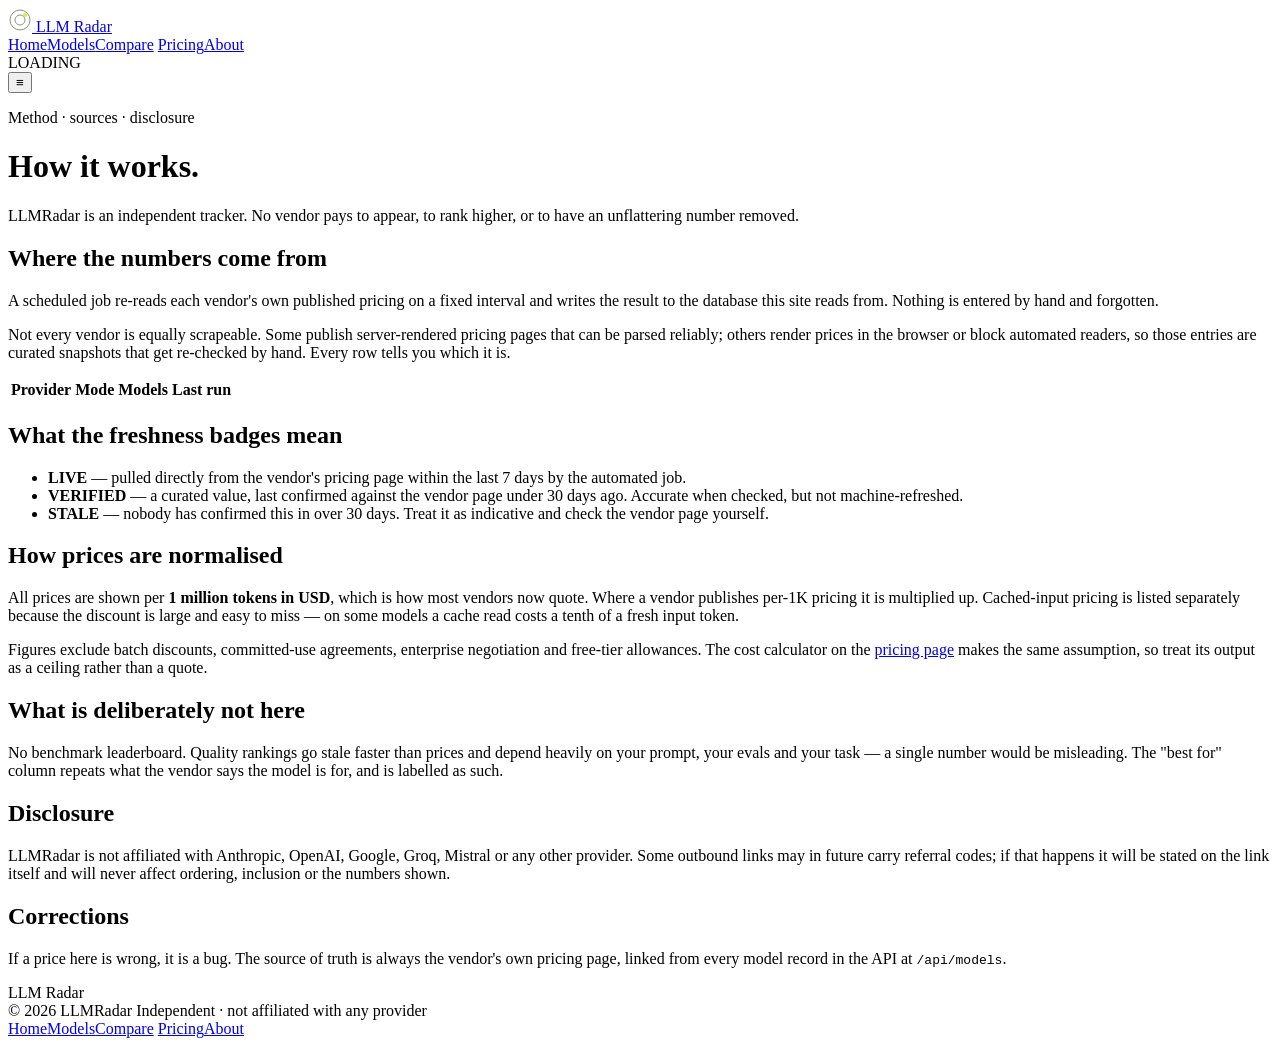
==== static/about.html @ 9550b8ca "Deploy to GitHub Pages via Actions Scraper runs on a 6-hourly cron in CI, exports the DB to static J" ====
<!doctype html>
<html lang="en">
<head>
<meta charset="utf-8">
<meta name="viewport" content="width=device-width, initial-scale=1">
<title>About &amp; Method — LLMRadar</title>
<meta name="description" content="Where LLMRadar's pricing data comes from, how often it refreshes, and what the live / verified / stale badges actually mean.">
<link rel="icon" href="data:image/svg+xml,%3Csvg xmlns='http://www.w3.org/2000/svg' viewBox='0 0 100 100'%3E%3Crect width='100' height='100' fill='%231a2415'/%3E%3Ccircle cx='50' cy='50' r='30' fill='none' stroke='%23c8f542' stroke-width='6'/%3E%3Cline x1='50' y1='50' x2='74' y2='26' stroke='%23c8f542' stroke-width='6'/%3E%3C/svg%3E">
<link rel="preconnect" href="https://fonts.googleapis.com">
<link rel="preconnect" href="https://fonts.gstatic.com" crossorigin>
<link href="https://fonts.googleapis.com/css2?family=Fraunces:ital,opsz,wght@0,9..144,400..650;1,9..144,400..650&family=Archivo:wght@400;500;600;700&family=JetBrains+Mono:wght@400;500;700&display=swap" rel="stylesheet">
<link rel="stylesheet" href="styles.css">
</head>
<body>

<header class="site-header">
  <div class="header-inner">
    <a class="brand" href="index.html">
      <svg width="24" height="24" viewBox="0 0 24 24" aria-hidden="true">
        <circle cx="12" cy="12" r="10" fill="none" stroke="#8a9578" stroke-width="1"/>
        <circle cx="12" cy="12" r="5" fill="none" stroke="#8a9578" stroke-width="1"/>
        <circle cx="17" cy="7" r="2" fill="#c8f542"/>
      </svg>
      LLM Radar
    </a>
    <nav class="nav">
      <a href="index.html">Home</a><a href="models.html">Models</a><a href="compare.html">Compare</a>
      <a href="pricing.html">Pricing</a><a href="about.html">About</a>
    </nav>
    <div class="header-status"><span class="dot live"></span><span class="header-status-text">LOADING</span></div>
    <button class="nav-toggle" type="button" aria-expanded="false" aria-label="Menu">≡</button>
  </div>
</header>

<main>
  <div class="wrap page-head">
    <p class="eyebrow">Method · sources · disclosure</p>
    <h1 class="display">How it <span class="ital lime">works.</span></h1>
    <p class="lede">LLMRadar is an independent tracker. No vendor pays to appear, to rank higher, or to
      have an unflattering number removed.</p>
  </div>

  <div class="wrap prose">
    <h2>Where the numbers come from</h2>
    <p>A scheduled job re-reads each vendor's own published pricing on a fixed interval and writes the
      result to the database this site reads from. Nothing is entered by hand and forgotten.</p>
    <p>Not every vendor is equally scrapeable. Some publish server-rendered pricing pages that can be
      parsed reliably; others render prices in the browser or block automated readers, so those entries
      are curated snapshots that get re-checked by hand. Every row tells you which it is.</p>

    <table class="src-table" id="sources">
      <thead><tr><th>Provider</th><th>Mode</th><th>Models</th><th>Last run</th></tr></thead>
      <tbody></tbody>
    </table>

    <h2>What the freshness badges mean</h2>
    <ul>
      <li><strong class="lime">LIVE</strong> — pulled directly from the vendor's pricing page within the
        last 7 days by the automated job.</li>
      <li><strong>VERIFIED</strong> — a curated value, last confirmed against the vendor page under 30
        days ago. Accurate when checked, but not machine-refreshed.</li>
      <li><strong>STALE</strong> — nobody has confirmed this in over 30 days. Treat it as indicative and
        check the vendor page yourself.</li>
    </ul>

    <h2>How prices are normalised</h2>
    <p>All prices are shown per <strong>1 million tokens in USD</strong>, which is how most vendors now
      quote. Where a vendor publishes per-1K pricing it is multiplied up. Cached-input pricing is listed
      separately because the discount is large and easy to miss — on some models a cache read costs a
      tenth of a fresh input token.</p>
    <p>Figures exclude batch discounts, committed-use agreements, enterprise negotiation and free-tier
      allowances. The cost calculator on the <a href="pricing.html">pricing page</a> makes the same
      assumption, so treat its output as a ceiling rather than a quote.</p>

    <h2>What is deliberately not here</h2>
    <p>No benchmark leaderboard. Quality rankings go stale faster than prices and depend heavily on your
      prompt, your evals and your task — a single number would be misleading. The "best for" column
      repeats what the vendor says the model is for, and is labelled as such.</p>

    <h2>Disclosure</h2>
    <p>LLMRadar is not affiliated with Anthropic, OpenAI, Google, Groq, Mistral or any other provider.
      Some outbound links may in future carry referral codes; if that happens it will be stated on the
      link itself and will never affect ordering, inclusion or the numbers shown.</p>

    <h2>Corrections</h2>
    <p>If a price here is wrong, it is a bug. The source of truth is always the vendor's own pricing
      page, linked from every model record in the API at <code>/api/models</code>.</p>
  </div>
</main>

<footer class="site-footer">
  <div class="wrap">
    <div class="ghost-mark">LLM Radar</div>
    <div class="foot-meta">
      <span>© 2026 LLMRadar</span>
      <span>Independent · not affiliated with any provider</span>
      <nav>
        <a href="index.html">Home</a><a href="models.html">Models</a><a href="compare.html">Compare</a>
        <a href="pricing.html">Pricing</a><a href="about.html">About</a>
      </nav>
    </div>
  </div>
</footer>

<script src="core.js"></script>
<script>
LR.boot(function (models, status) {
  const { esc, freshness, PROVIDER_LABEL } = LR;
  const provs = [...new Set(models.map((m) => m.provider))].sort();

  document.querySelector("#sources tbody").innerHTML = provs.map((p) => {
    const rows = models.filter((m) => m.provider === p);
    const live = rows.some((m) => m.source === "live");
    const run = status[p];
    const newest = rows.map((m) => m.scraped_at).filter(Boolean).sort().pop();
    const d = LR.daysSince(newest);
    return `<tr>
      <td>${esc(PROVIDER_LABEL[p] || p)} <span class="m-id">${esc(p)}</span></td>
      <td>${live ? '<span class="lime">Automated scrape</span>' : "Curated snapshot"}</td>
      <td>${rows.length}</td>
      <td>${run && run.status === "ok" ? (d === 0 ? "today" : d + "d ago") : "—"}</td>
    </tr>`;
  }).join("");
});
</script>
</body>
</html>
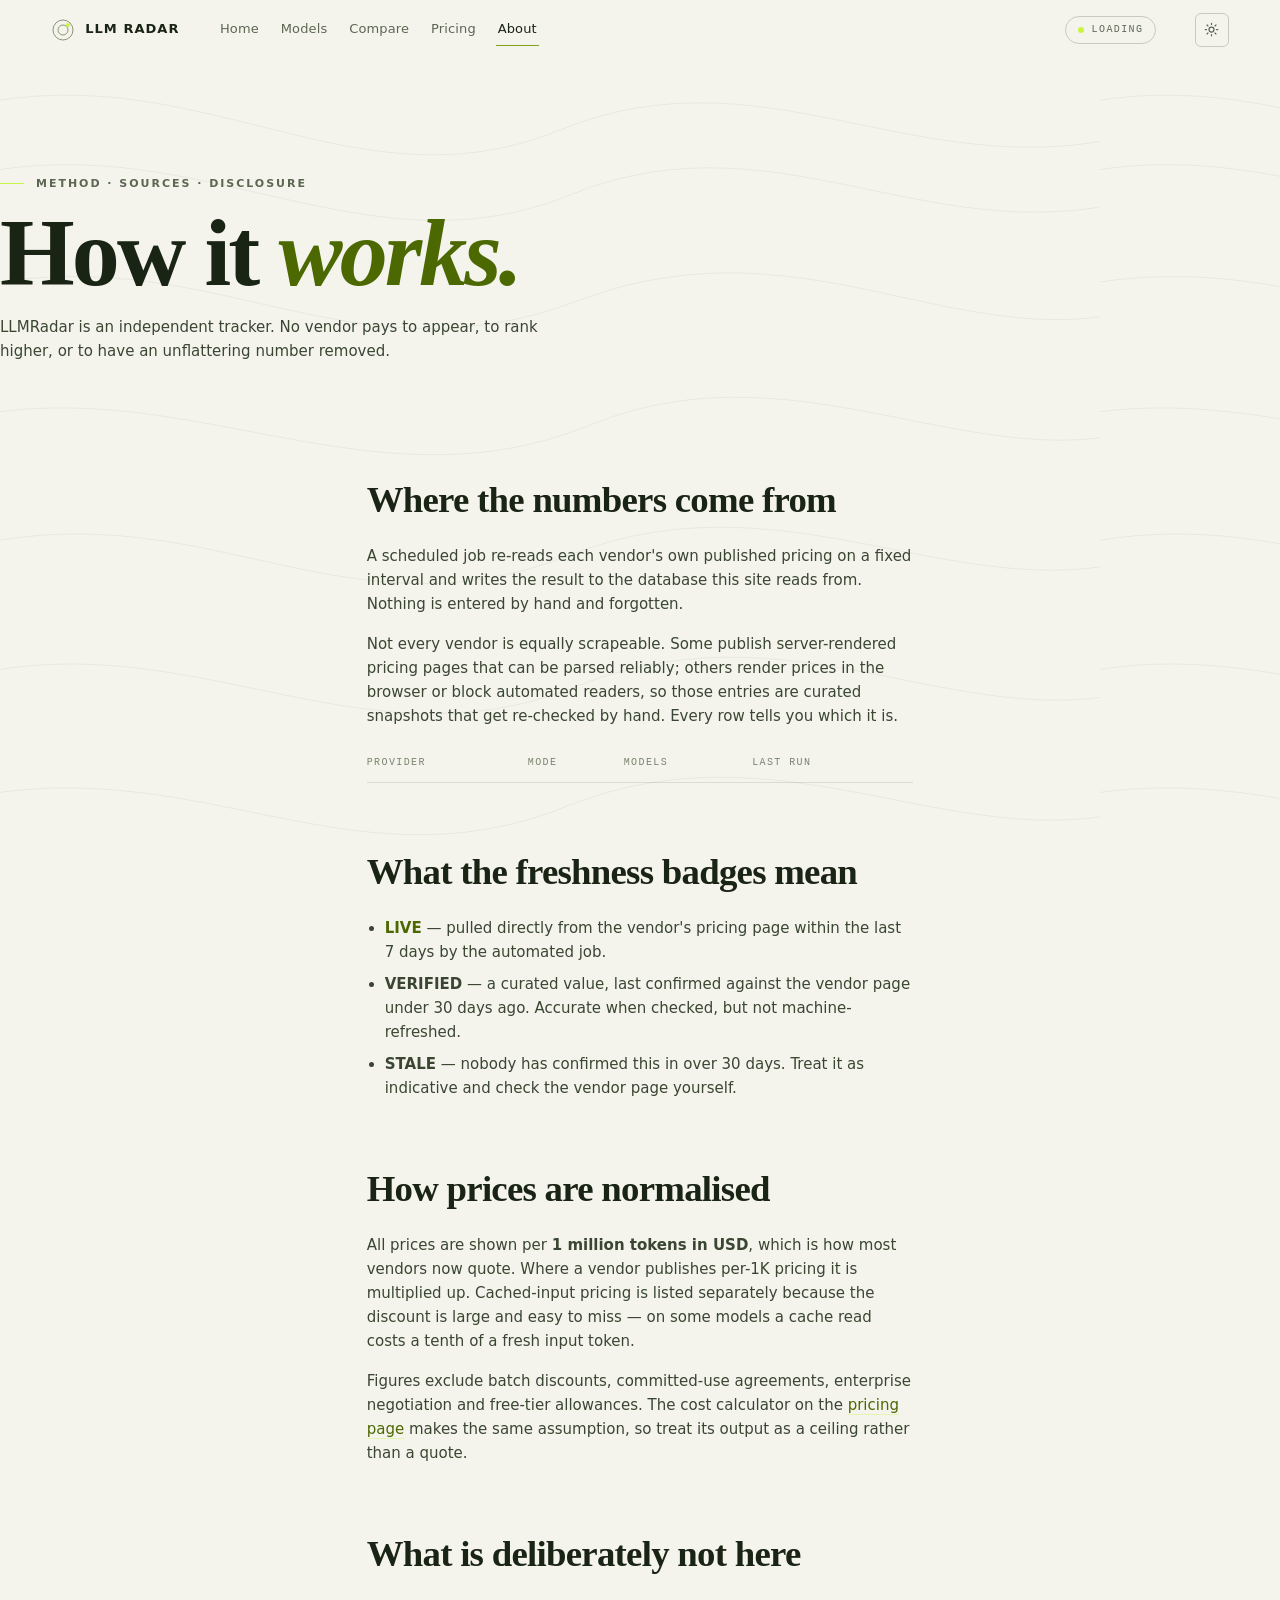
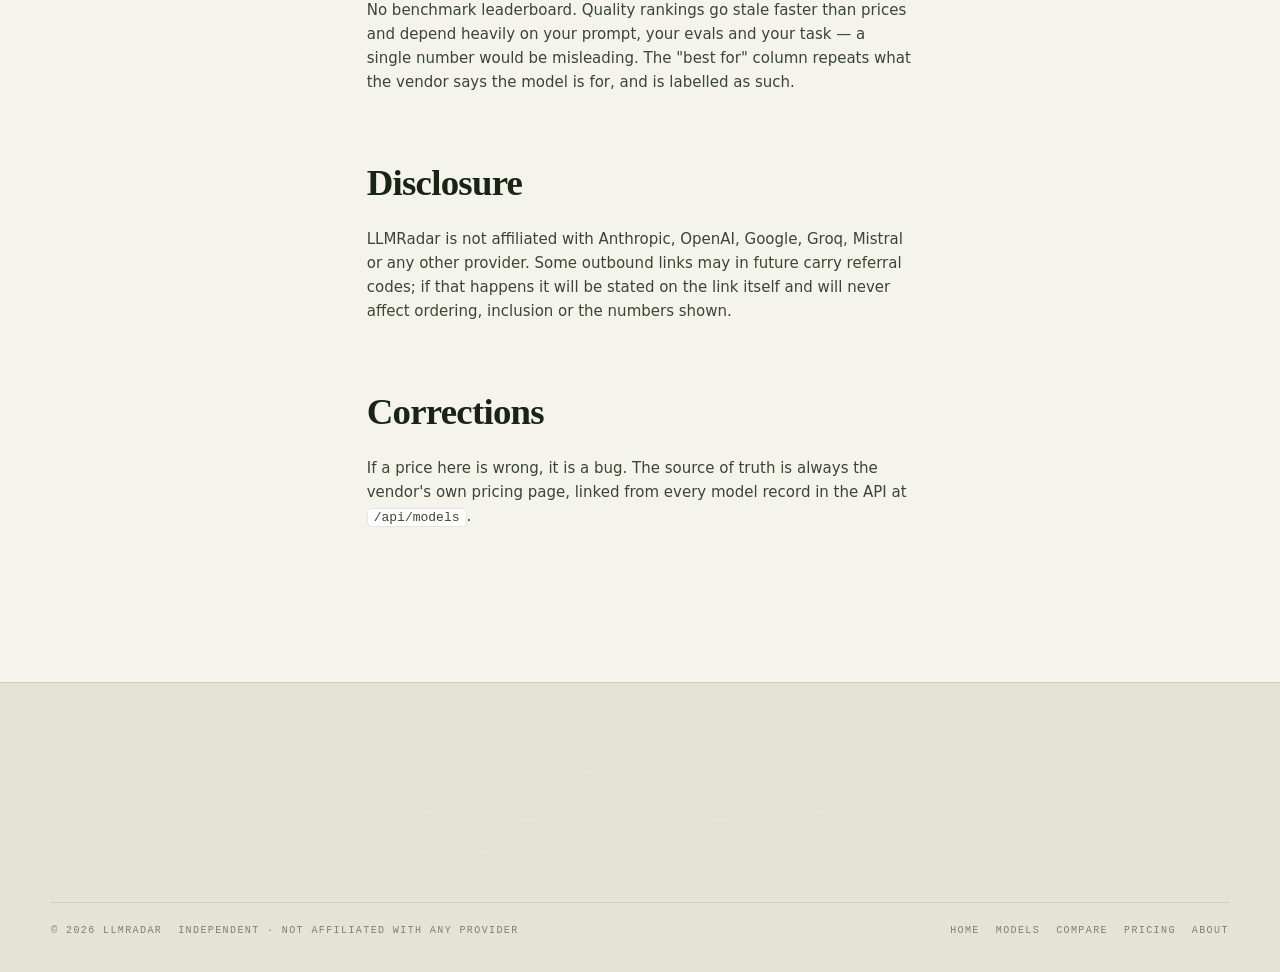
==== commit 8389fdd9: "Add light/dark theme, model detail view, and remove pricing from Home and Models Pricing is now conf" ====
--- a/static/about.html
+++ b/static/about.html
@@ -9,6 +9,7 @@
 <link rel="preconnect" href="https://fonts.googleapis.com">
 <link rel="preconnect" href="https://fonts.gstatic.com" crossorigin>
 <link href="https://fonts.googleapis.com/css2?family=Fraunces:ital,opsz,wght@0,9..144,400..650;1,9..144,400..650&family=Archivo:wght@400;500;600;700&family=JetBrains+Mono:wght@400;500;700&display=swap" rel="stylesheet">
+<script>try{var t=localStorage.getItem("lr-theme")||(matchMedia("(prefers-color-scheme: light)").matches?"light":"dark");document.documentElement.setAttribute("data-theme",t)}catch(e){}</script>
 <link rel="stylesheet" href="styles.css">
 </head>
 <body>
@@ -28,6 +29,10 @@
       <a href="pricing.html">Pricing</a><a href="about.html">About</a>
     </nav>
     <div class="header-status"><span class="dot live"></span><span class="header-status-text">LOADING</span></div>
+    <button class="theme-toggle" type="button" aria-label="Switch theme">
+      <svg class="i-moon" width="15" height="15" viewBox="0 0 24 24" fill="none" stroke="currentColor" stroke-width="2" stroke-linecap="round" stroke-linejoin="round" aria-hidden="true"><path d="M21 12.79A9 9 0 1 1 11.21 3 7 7 0 0 0 21 12.79z"/></svg>
+      <svg class="i-sun" width="15" height="15" viewBox="0 0 24 24" fill="none" stroke="currentColor" stroke-width="2" stroke-linecap="round" stroke-linejoin="round" aria-hidden="true"><circle cx="12" cy="12" r="4"/><path d="M12 2v2M12 20v2M4.9 4.9l1.4 1.4M17.7 17.7l1.4 1.4M2 12h2M20 12h2M4.9 19.1l1.4-1.4M17.7 6.3l1.4-1.4"/></svg>
+    </button>
     <button class="nav-toggle" type="button" aria-expanded="false" aria-label="Menu">≡</button>
   </div>
 </header>
--- a/static/styles.css
+++ b/static/styles.css
@@ -0,0 +1,1498 @@
+/* ============================================================
+   LLMRadar — "The LLM Price Index"
+   Dark instrument deck. One rationed lime signal.
+   ============================================================ */
+
+:root {
+  /* Ground */
+  --ink: #0f1509;
+  --bg: #1a2415;
+  --bg-2: #202b18;
+  --surface-1: #232f1b;
+  --surface-2: #2b3a20;
+  --surface-3: #35472a;
+
+  /* Text tiers */
+  --text-1: #f1f4e6;
+  --text-2: #c9d1b4;
+  --text-3: #a2ab8e;
+  --text-4: #8a9578;
+
+  /* Accent — rationed.
+     --lime is a FILL (always has dark ink on top, so it is theme-stable).
+     --accent-text is the accent used AS TEXT, which must darken on light
+     grounds: #c8f542 on white is ~1.4:1 and unreadable. */
+  --lime: #c8f542;
+  --lime-ink: #1a2415;
+  --accent-text: #c8f542;
+  --accent-rule: #c8f542;
+  --lime-wash: rgba(200, 245, 66, 0.06);
+  --lime-ring: rgba(200, 245, 66, 0.45);
+
+  /* Hairlines */
+  --line: rgba(241, 244, 230, 0.08);
+  --line-2: rgba(241, 244, 230, 0.16);
+  --line-3: rgba(241, 244, 230, 0.28);
+  --header-bg: rgba(26, 36, 21, 0.82);
+  --contour-op: 0.055;
+
+  --r-sm: 6px;
+  --r-md: 10px;
+  --r-pill: 999px;
+
+  --ease-house: cubic-bezier(0.65, 0.05, 0, 1);
+  --ease-out: cubic-bezier(0.22, 1, 0.36, 1);
+  --ease-quick: cubic-bezier(0.4, 0, 0.2, 1);
+
+  --dur-1: 100ms; --dur-2: 150ms; --dur-3: 250ms;
+  --dur-4: 400ms; --dur-5: 650ms; --dur-6: 750ms;
+
+  --header-h: 60px;
+  --wrap: 1600px;
+
+  color-scheme: dark;
+}
+
+/* Light theme — roles inverted, accent darkened so it survives on cream */
+:root[data-theme="light"] {
+  --ink: #e4e3d6;
+  --bg: #f4f4ed;
+  --bg-2: #ebebe0;
+  --surface-1: #ffffff;
+  --surface-2: #f0f0e6;
+  --surface-3: #e6e6d8;
+
+  --text-1: #1a2415;
+  --text-2: #3a4632;
+  --text-3: #5c6752;
+  --text-4: #79846e;
+
+  --accent-text: #4c6800;
+  --accent-rule: #7fa218;
+  --lime-wash: rgba(160, 205, 30, 0.20);
+  --lime-ring: rgba(110, 150, 0, 0.55);
+
+  --line: rgba(26, 36, 21, 0.11);
+  --line-2: rgba(26, 36, 21, 0.20);
+  --line-3: rgba(26, 36, 21, 0.32);
+  --header-bg: rgba(244, 244, 237, 0.85);
+  --contour-op: 0.05;
+
+  color-scheme: light;
+}
+
+*, *::before, *::after { box-sizing: border-box; }
+
+html { -webkit-text-size-adjust: 100%; }
+
+body {
+  margin: 0;
+  background: var(--bg);
+  color: var(--text-2);
+  font-family: Archivo, system-ui, -apple-system, "Segoe UI", sans-serif;
+  font-size: 0.9375rem;
+  line-height: 1.6;
+  overflow-x: hidden;
+}
+
+/* Topographic contour overlay */
+body::before {
+  content: "";
+  position: fixed;
+  inset: 0;
+  z-index: 0;
+  pointer-events: none;
+  /* Masked, not tinted: the mask supplies the line shapes and --text-1
+     supplies the colour, so the contour follows the theme. */
+  background: var(--text-1);
+  opacity: var(--contour-op);
+  --contour-svg: url("data:image/svg+xml,%3Csvg xmlns='http://www.w3.org/2000/svg' width='1100' height='900' viewBox='0 0 1100 900'%3E%3Cg fill='none' stroke='%23000' stroke-width='1'%3E%3Cpath d='M-80,120 C180,30 340,220 560,130 C780,40 940,210 1180,120'/%3E%3Cpath d='M-80,190 C170,100 350,285 570,195 C790,105 950,275 1180,185'/%3E%3Cpath d='M-80,300 C200,215 330,395 580,300 C820,210 980,380 1180,295'/%3E%3Cpath d='M-80,430 C160,350 360,520 590,425 C810,335 1000,500 1180,415'/%3E%3Cpath d='M-80,560 C190,470 330,650 570,555 C800,465 980,630 1180,545'/%3E%3Cpath d='M-80,690 C170,600 350,780 580,685 C810,595 990,760 1180,675'/%3E%3Cpath d='M-80,810 C180,730 340,900 570,805 C800,715 980,880 1180,795'/%3E%3C/g%3E%3C/svg%3E");
+  -webkit-mask-image: var(--contour-svg);
+  mask-image: var(--contour-svg);
+  -webkit-mask-size: 1100px 900px;
+  mask-size: 1100px 900px;
+}
+
+main, .site-header, .site-footer, .compare-bar, .modal-root { position: relative; z-index: 1; }
+
+.wrap { max-width: var(--wrap); margin: 0 auto; padding: 0 clamp(20px, 4vw, 64px); }
+
+/* ============================================================
+   Typography primitives
+   ============================================================ */
+
+.display {
+  font-family: Fraunces, Georgia, "Times New Roman", serif;
+  font-optical-sizing: auto;
+  font-variation-settings: "opsz" 144, "SOFT" 0, "WONK" 0;
+  font-weight: 550;
+  line-height: 0.88;
+  letter-spacing: -0.03em;
+  color: var(--text-1);
+  margin: 0;
+}
+
+.mono {
+  font-family: "JetBrains Mono", ui-monospace, SFMono-Regular, Menlo, monospace;
+  font-variant-numeric: tabular-nums;
+}
+
+.eyebrow {
+  font-size: 0.6875rem;
+  font-weight: 600;
+  text-transform: uppercase;
+  letter-spacing: 0.18em;
+  color: var(--text-3);
+  margin: 0;
+  display: flex;
+  align-items: center;
+  gap: 12px;
+}
+.eyebrow::before {
+  content: "";
+  width: 24px;
+  height: 1px;
+  background: var(--lime);
+  flex: none;
+}
+.eyebrow.no-rule::before { display: none; }
+
+.lime { color: var(--accent-text); }
+.ital { font-style: italic; }
+
+/* ============================================================
+   Loading gate
+   ============================================================ */
+
+#gate {
+  position: fixed;
+  inset: 0;
+  z-index: 100;
+  background: var(--lime);
+  color: var(--lime-ink);
+  display: flex;
+  flex-direction: column;
+  align-items: center;
+  justify-content: center;
+  transform: translateY(0);
+  border-bottom: 1px solid var(--lime-ink);
+}
+#gate.lifting {
+  transform: translateY(-100%);
+  transition: transform var(--dur-6) var(--ease-house);
+}
+#gate[hidden] { display: none; }
+
+.gate-kicker {
+  font-size: 0.6875rem;
+  text-transform: uppercase;
+  letter-spacing: 0.3em;
+  font-weight: 500;
+  margin-bottom: 18px;
+}
+.gate-mark {
+  font-family: Fraunces, Georgia, serif;
+  font-style: italic;
+  font-weight: 550;
+  font-size: clamp(4rem, 14vw, 7rem);
+  letter-spacing: -0.04em;
+  line-height: 1;
+}
+.gate-rule { width: 120px; height: 1px; background: var(--lime-ink); margin-top: 22px; opacity: 0.55; }
+
+.gate-btn {
+  position: absolute;
+  bottom: 48px;
+  left: 50%;
+  transform: translateX(-50%);
+  height: 44px;
+  padding: 0 2.5rem;
+  background: transparent;
+  color: var(--lime-ink);
+  border: 1px solid var(--lime-ink);
+  border-radius: var(--r-pill);
+  font-family: "JetBrains Mono", monospace;
+  font-size: 0.6875rem;
+  text-transform: uppercase;
+  letter-spacing: 0.2em;
+  cursor: pointer;
+  overflow: hidden;
+  transition: background var(--dur-2) var(--ease-quick), color var(--dur-2) var(--ease-quick);
+}
+.gate-btn:hover { background: var(--lime-ink); color: var(--accent-text); }
+.gate-progress {
+  position: absolute;
+  left: 0; bottom: 0;
+  height: 2px;
+  width: 0%;
+  background: var(--lime-ink);
+  transition: width var(--dur-3) linear;
+}
+.gate-counter {
+  position: absolute;
+  bottom: 52px;
+  left: clamp(20px, 4vw, 48px);
+  font-family: "JetBrains Mono", monospace;
+  font-size: 0.6875rem;
+  letter-spacing: 0.18em;
+  text-transform: uppercase;
+}
+
+/* ============================================================
+   Header + nav tabs
+   ============================================================ */
+
+.site-header {
+  position: fixed;
+  top: 0; left: 0; right: 0;
+  z-index: 60;
+  height: var(--header-h);
+  display: flex;
+  align-items: center;
+  border-bottom: 1px solid transparent;
+  transition: background var(--dur-3) var(--ease-quick),
+              border-color var(--dur-3) var(--ease-quick),
+              backdrop-filter var(--dur-3) var(--ease-quick);
+}
+.site-header.scrolled {
+  background: var(--header-bg);
+  backdrop-filter: blur(12px);
+  -webkit-backdrop-filter: blur(12px);
+  border-bottom-color: var(--line-3);
+}
+.header-inner {
+  width: 100%;
+  max-width: var(--wrap);
+  margin: 0 auto;
+  padding: 0 clamp(20px, 4vw, 64px);
+  display: flex;
+  align-items: center;
+  gap: clamp(16px, 3vw, 40px);
+}
+
+.brand {
+  display: flex;
+  align-items: center;
+  gap: 10px;
+  text-decoration: none;
+  color: var(--text-1);
+  font-weight: 700;
+  font-size: 0.8125rem;
+  letter-spacing: 0.08em;
+  text-transform: uppercase;
+  flex: none;
+}
+.brand svg { display: block; flex: none; }
+
+.nav { display: flex; align-items: center; gap: clamp(4px, 1.4vw, 22px); }
+.nav a {
+  position: relative;
+  padding: 6px 2px;
+  color: var(--text-3);
+  text-decoration: none;
+  font-size: 0.8125rem;
+  font-weight: 500;
+  letter-spacing: 0.01em;
+  transition: color var(--dur-2) var(--ease-quick);
+  white-space: nowrap;
+}
+.nav a::after {
+  content: "";
+  position: absolute;
+  left: 0; right: 0; bottom: 0;
+  height: 1px;
+  background: var(--accent-rule);
+  transform: scaleX(0);
+  transform-origin: left;
+  transition: transform var(--dur-3) var(--ease-out);
+}
+.nav a:hover { color: var(--text-1); }
+.nav a:hover::after { transform: scaleX(1); }
+.nav a[aria-current="page"] { color: var(--text-1); }
+.nav a[aria-current="page"]::after { transform: scaleX(1); }
+
+.header-status {
+  margin-left: auto;
+  display: flex;
+  align-items: center;
+  gap: 8px;
+  padding: 5px 12px;
+  border: 1px solid var(--line-2);
+  border-radius: var(--r-pill);
+  font-family: "JetBrains Mono", monospace;
+  font-size: 0.625rem;
+  letter-spacing: 0.14em;
+  text-transform: uppercase;
+  color: var(--text-3);
+  white-space: nowrap;
+}
+
+.dot {
+  width: 6px; height: 6px;
+  border-radius: 50%;
+  flex: none;
+  background: var(--text-3);
+}
+.dot.live { background: var(--lime); animation: pulse 2s ease-in-out infinite; }
+.dot.hollow { background: transparent; box-shadow: inset 0 0 0 1px var(--text-4); }
+
+@keyframes pulse {
+  0%   { box-shadow: 0 0 0 0 var(--lime-ring); }
+  70%  { box-shadow: 0 0 0 6px rgba(200, 245, 66, 0); }
+  100% { box-shadow: 0 0 0 0 rgba(200, 245, 66, 0); }
+}
+
+.nav-toggle {
+  display: none;
+  margin-left: auto;
+  width: 38px; height: 38px;
+  background: transparent;
+  border: 1px solid var(--line-2);
+  border-radius: var(--r-sm);
+  color: var(--text-1);
+  cursor: pointer;
+  font-size: 15px;
+}
+
+/* ============================================================
+   Page shell
+   ============================================================ */
+
+main { padding-top: var(--header-h); }
+
+.page-head {
+  padding: clamp(56px, 9vw, 120px) 0 clamp(28px, 4vw, 48px);
+}
+.page-head h1 {
+  font-size: clamp(2.75rem, 8vw, 6rem);
+  margin: 18px 0 0;
+}
+.page-head .lede {
+  margin: 20px 0 0;
+  max-width: 58ch;
+  color: var(--text-2);
+}
+
+section { position: relative; }
+
+/* ============================================================
+   Hero (home)
+   ============================================================ */
+
+.hero {
+  min-height: 88vh;
+  padding: clamp(70px, 11vw, 130px) 0 0;
+  display: flex;
+  flex-direction: column;
+  justify-content: center;
+  overflow: hidden;
+}
+.hero-inner { position: relative; }
+
+.hero h1 {
+  /* Sized to fit, not to crop: 9 glyphs of Fraunces caps run ~5.2em, so the
+     vw cap is kept under (100 - gutters) / 5.2 to stay inside the viewport. */
+  font-size: clamp(2.6rem, 14.5vw, 15rem);
+  line-height: 0.86;
+  letter-spacing: -0.035em;
+  text-transform: uppercase;
+  white-space: nowrap;
+  margin: 22px 0 0;
+  margin-left: -0.05em;
+  max-width: 100%;
+}
+.hero h1 .ital { font-style: italic; }
+
+.hero-sub {
+  font-family: Fraunces, Georgia, serif;
+  font-style: italic;
+  font-weight: 500;
+  font-size: clamp(1.25rem, 2.6vw, 2.4rem);
+  letter-spacing: -0.01em;
+  color: var(--text-3);
+  margin: 16px 0 0;
+  display: flex;
+  align-items: center;
+  gap: 18px;
+  flex-wrap: wrap;
+}
+.scribble { flex: none; overflow: visible; }
+.scribble path {
+  stroke: var(--accent-rule);
+  stroke-width: 2.5;
+  fill: none;
+  stroke-linecap: round;
+  stroke-dasharray: 340;
+  stroke-dashoffset: 340;
+}
+.revealed .scribble path {
+  animation: draw 1100ms cubic-bezier(0.33, 1, 0.68, 1) 900ms forwards;
+}
+@keyframes draw { to { stroke-dashoffset: 0; } }
+
+.hero-lede { max-width: 52ch; margin: 26px 0 0; color: var(--text-2); }
+
+/* Radar instrument (graft) */
+.radar {
+  /* Sits above the headline's right end so it never collides with the type */
+  position: absolute;
+  top: 0;
+  right: 1%;
+  width: clamp(90px, 9vw, 130px);
+  height: clamp(90px, 9vw, 130px);
+  pointer-events: none;
+  opacity: 0.85;
+}
+.radar .ring { fill: none; stroke: var(--line-2); stroke-width: 1; }
+.radar .cross { stroke: var(--line); stroke-width: 1; }
+.radar .sweep { transform-origin: 75px 75px; animation: sweep 4.8s linear infinite; }
+@keyframes sweep { to { transform: rotate(360deg); } }
+@media (max-width: 1024px) { .radar { display: none; } }
+
+/* Word reveal */
+.reveal-word {
+  opacity: 0;
+  transform: translateY(0.6em);
+  filter: blur(8px);
+}
+span.reveal-word { display: inline-block; }
+.revealed .reveal-word {
+  animation: wordin 700ms var(--ease-out) forwards;
+}
+@keyframes wordin {
+  to { opacity: 1; transform: translateY(0); filter: blur(0); }
+}
+
+/* ============================================================
+   Stat grid — hairline seams
+   ============================================================ */
+
+.stat-grid {
+  display: grid;
+  grid-template-columns: 1.5fr 1fr 1.2fr 1.2fr;
+  gap: 1px;
+  background: var(--line);
+  margin: clamp(38px, 6vw, 70px) 0 0;
+  border-top: 1px solid var(--line);
+  border-bottom: 1px solid var(--line);
+}
+.stat {
+  background: var(--bg);
+  padding: 28px clamp(16px, 2vw, 26px);
+  opacity: 0;
+  transform: translateY(20px);
+}
+.stat:first-child { padding-block: 36px; }
+.in-view .stat { animation: statin 650ms var(--ease-out) forwards; }
+.in-view .stat:nth-child(1) { animation-delay: 0ms; }
+.in-view .stat:nth-child(2) { animation-delay: 80ms; }
+.in-view .stat:nth-child(3) { animation-delay: 160ms; }
+.in-view .stat:nth-child(4) { animation-delay: 240ms; }
+@keyframes statin { to { opacity: 1; transform: translateY(0); } }
+
+.stat .k {
+  font-family: "JetBrains Mono", monospace;
+  font-size: 0.625rem;
+  text-transform: uppercase;
+  letter-spacing: 0.16em;
+  color: var(--text-3);
+}
+.stat .v {
+  font-family: Fraunces, Georgia, serif;
+  font-variation-settings: "opsz" 144;
+  font-weight: 550;
+  font-size: clamp(2rem, 4vw, 3.5rem);
+  line-height: 1;
+  color: var(--text-1);
+  margin: 10px 0 8px;
+  letter-spacing: -0.02em;
+}
+.stat .s {
+  font-family: "JetBrains Mono", monospace;
+  font-size: 0.625rem;
+  text-transform: uppercase;
+  letter-spacing: 0.14em;
+  color: var(--text-4);
+  display: block;
+  line-height: 1.5;
+}
+
+/* ============================================================
+   Ticker
+   ============================================================ */
+
+.ticker {
+  margin-top: clamp(40px, 6vw, 72px);
+  background: var(--bg-2);
+  border-top: 1px solid var(--line);
+  border-bottom: 1px solid var(--line);
+  overflow: hidden;
+  padding: 11px 0;
+}
+.ticker-track {
+  display: flex;
+  width: max-content;
+  gap: 3rem;
+  animation: tick 34s linear infinite;
+}
+.ticker:hover .ticker-track { animation-play-state: paused; }
+@keyframes tick { to { transform: translateX(-50%); } }
+.ticker-item {
+  font-family: "JetBrains Mono", monospace;
+  font-size: 0.6875rem;
+  text-transform: uppercase;
+  letter-spacing: 0.14em;
+  color: var(--text-3);
+  white-space: nowrap;
+  display: flex;
+  align-items: center;
+  gap: 3rem;
+}
+.ticker-item::after {
+  content: "";
+  width: 5px; height: 5px;
+  border-radius: 50%;
+  background: var(--lime);
+  opacity: 0.75;
+}
+.ticker-item b { color: var(--text-1); font-weight: 500; }
+
+/* ============================================================
+   Section heads
+   ============================================================ */
+
+.sec {
+  padding: clamp(60px, 9vw, 130px) 0 0;
+}
+.sec h2 {
+  font-size: clamp(2.1rem, 5vw, 4rem);
+  margin: 16px 0 0;
+  line-height: 1;
+}
+.sec h2 .q { color: var(--text-3); }
+.sec .sec-lede { margin: 16px 0 0; max-width: 56ch; }
+
+/* ============================================================
+   View tabs (pricing / features)
+   ============================================================ */
+
+.viewtabs {
+  display: inline-flex;
+  gap: 2px;
+  margin-top: clamp(24px, 3vw, 34px);
+  padding: 3px;
+  border: 1px solid var(--line-2);
+  border-radius: var(--r-pill);
+  background: rgba(241, 244, 230, 0.03);
+}
+.viewtab {
+  height: 32px;
+  padding: 0 20px;
+  border: 0;
+  border-radius: var(--r-pill);
+  background: transparent;
+  color: var(--text-3);
+  font-family: "JetBrains Mono", monospace;
+  font-size: 0.6875rem;
+  text-transform: uppercase;
+  letter-spacing: 0.16em;
+  cursor: pointer;
+  transition: background var(--dur-3) var(--ease-out), color var(--dur-2) var(--ease-quick);
+}
+.viewtab:hover { color: var(--text-1); }
+.viewtab.active { background: var(--lime); color: var(--lime-ink); font-weight: 700; }
+.viewtab:focus-visible { outline: 2px solid var(--lime-ring); outline-offset: 3px; }
+
+/* ============================================================
+   Capability marks
+   ============================================================ */
+
+.cap {
+  display: inline-block;
+  font-family: "JetBrains Mono", monospace;
+  font-size: 0.8125rem;
+  line-height: 1;
+}
+.cap-yes { color: var(--accent-text); }
+.cap-no { color: var(--text-4); opacity: 0.45; }
+.cap-unknown { color: var(--text-4); opacity: 0.35; }
+
+table.matrix { min-width: 900px; }
+table.matrix th.capcol, table.matrix td.capcol { text-align: center; width: 84px; }
+table.matrix th.capcol { white-space: nowrap; }
+table.matrix tbody tr:hover .cap-yes { text-shadow: 0 0 10px var(--lime-ring); }
+
+.capstrip { display: flex; flex-wrap: wrap; gap: 6px; }
+.captag {
+  font-family: "JetBrains Mono", monospace;
+  font-size: 0.5625rem;
+  text-transform: uppercase;
+  letter-spacing: 0.12em;
+  color: var(--accent-text);
+  border: 1px solid rgba(200, 245, 66, 0.28);
+  border-radius: 3px;
+  padding: 2px 7px;
+}
+
+.featlist {
+  list-style: none;
+  margin: 0;
+  padding: 0;
+  display: grid;
+  gap: 7px;
+}
+.featlist li {
+  position: relative;
+  padding-left: 16px;
+  font-family: Archivo, sans-serif;
+  font-size: 0.8125rem;
+  line-height: 1.45;
+  color: var(--text-2);
+}
+.featlist li::before {
+  content: "";
+  position: absolute;
+  left: 0; top: 0.55em;
+  width: 6px; height: 1px;
+  background: var(--lime);
+  opacity: 0.8;
+}
+
+/* modal capability + feature rows */
+.modal-body tr.secrow th.rl { color: var(--accent-text); letter-spacing: 0.18em; }
+.modal-body tr.secrow td { background: rgba(241, 244, 230, 0.02); }
+.modal-body td.capcell { text-align: center; }
+.modal-body tr.caprow th.rl { font-size: 0.5625rem; }
+.modal-body tr.featrow td { vertical-align: top; }
+
+/* ============================================================
+   Toolbar
+   ============================================================ */
+
+.toolbar {
+  display: flex;
+  align-items: center;
+  gap: 12px;
+  flex-wrap: wrap;
+  margin: clamp(28px, 4vw, 44px) 0 0;
+  padding: 14px 0;
+}
+
+.search {
+  flex: 1;
+  min-width: 220px;
+  height: 40px;
+  background: transparent;
+  border: 1px solid var(--line-2);
+  border-radius: var(--r-sm);
+  padding: 0 14px;
+  color: var(--text-1);
+  font-family: "JetBrains Mono", monospace;
+  font-size: 0.75rem;
+  letter-spacing: 0.04em;
+}
+.search::placeholder {
+  color: var(--text-4);
+  text-transform: uppercase;
+  letter-spacing: 0.14em;
+  font-size: 0.6875rem;
+}
+.search:focus { outline: 2px solid var(--lime-ring); outline-offset: 2px; border-color: transparent; }
+
+.chips { display: flex; gap: 8px; flex-wrap: wrap; }
+.chip {
+  height: 34px;
+  padding: 0 16px;
+  border: 1px solid var(--line-2);
+  border-radius: var(--r-pill);
+  background: transparent;
+  color: var(--text-2);
+  font-family: "JetBrains Mono", monospace;
+  font-size: 0.6875rem;
+  text-transform: uppercase;
+  letter-spacing: 0.14em;
+  cursor: pointer;
+  transition: border-color var(--dur-2) var(--ease-quick),
+              color var(--dur-2) var(--ease-quick),
+              background var(--dur-3) var(--ease-out);
+}
+.chip:hover { border-color: var(--line-3); color: var(--text-1); }
+.chip:active { transform: scale(0.98); }
+.chip.active { background: var(--lime); border-color: var(--lime); color: var(--lime-ink); font-weight: 700; }
+.chip:focus-visible { outline: 2px solid var(--lime-ring); outline-offset: 2px; }
+
+select.control {
+  height: 40px;
+  background: transparent;
+  border: 1px solid var(--line-2);
+  border-radius: var(--r-sm);
+  color: var(--text-2);
+  font-family: "JetBrains Mono", monospace;
+  font-size: 0.6875rem;
+  text-transform: uppercase;
+  letter-spacing: 0.12em;
+  padding: 0 34px 0 12px;
+  cursor: pointer;
+  appearance: none;
+  background-image: url("data:image/svg+xml,%3Csvg xmlns='http://www.w3.org/2000/svg' width='12' height='12' viewBox='0 0 12 12'%3E%3Cpath d='M2 4.5L6 8.5L10 4.5' stroke='%23a2ab8e' stroke-width='1.3' fill='none'/%3E%3C/svg%3E");
+  background-repeat: no-repeat;
+  background-position: right 12px center;
+}
+select.control option { background: var(--surface-1); color: var(--text-1); }
+select.control:focus { outline: 2px solid var(--lime-ring); outline-offset: 2px; }
+
+.count {
+  font-family: "JetBrains Mono", monospace;
+  font-size: 0.625rem;
+  letter-spacing: 0.16em;
+  text-transform: uppercase;
+  color: var(--text-4);
+  margin-left: auto;
+  white-space: nowrap;
+}
+
+/* ============================================================
+   Data table
+   ============================================================ */
+
+.table-wrap {
+  overflow-x: auto;
+  border-top: 1px solid var(--line-2);
+}
+table.index { width: 100%; border-collapse: collapse; min-width: 1020px; }
+
+table.index thead th {
+  position: sticky;
+  top: var(--header-h);
+  z-index: 5;
+  background: var(--bg);
+  padding: 13px 16px;
+  text-align: left;
+  border-bottom: 1px solid var(--line-2);
+  font-family: "JetBrains Mono", monospace;
+  font-size: 0.625rem;
+  font-weight: 400;
+  text-transform: uppercase;
+  letter-spacing: 0.14em;
+  color: var(--text-4);
+  white-space: nowrap;
+}
+table.index thead th.num { text-align: right; }
+table.index th button {
+  all: unset;
+  cursor: pointer;
+  display: inline-flex;
+  align-items: center;
+  gap: 6px;
+  font: inherit;
+  color: inherit;
+  letter-spacing: inherit;
+  text-transform: inherit;
+  transition: color var(--dur-2) var(--ease-quick);
+}
+table.index th.num button { flex-direction: row-reverse; }
+table.index th button:hover { color: var(--text-2); }
+table.index th button:focus-visible { outline: 2px solid var(--lime-ring); outline-offset: 3px; }
+table.index th[aria-sort] button { color: var(--text-1); }
+.arrow { font-size: 9px; color: var(--accent-rule); opacity: 0; transition: opacity var(--dur-2); }
+th[aria-sort] .arrow { opacity: 1; }
+.th-sub {
+  display: block;
+  font-size: 0.5625rem;
+  letter-spacing: 0.1em;
+  color: var(--text-4);
+  opacity: 0.8;
+  margin-top: 3px;
+  text-transform: none;
+}
+
+table.index tbody tr {
+  border-bottom: 1px solid var(--line);
+  transition: background var(--dur-2) var(--ease-quick);
+}
+table.index tbody tr:hover { background: rgba(241, 244, 230, 0.03); }
+table.index tbody tr.sel {
+  background: var(--lime-wash);
+  box-shadow: inset 2px 0 0 var(--lime);
+}
+table.index td { padding: 14px 16px; vertical-align: middle; }
+table.index td.num {
+  text-align: right;
+  font-family: "JetBrains Mono", monospace;
+  font-variant-numeric: tabular-nums;
+  font-size: 0.8125rem;
+}
+td.price { font-weight: 500; color: var(--text-1); }
+
+.m-name { font-size: 0.875rem; font-weight: 600; color: var(--text-1); line-height: 1.3; }
+.m-id {
+  font-family: "JetBrains Mono", monospace;
+  font-size: 0.6875rem;
+  color: var(--text-3);
+  margin-top: 3px;
+  display: block;
+}
+.m-prov { font-size: 0.8125rem; color: var(--text-2); }
+.m-best {
+  font-size: 0.8125rem;
+  color: var(--text-2);
+  display: -webkit-box;
+  -webkit-line-clamp: 2;
+  -webkit-box-orient: vertical;
+  overflow: hidden;
+  max-width: 320px;
+}
+.cat {
+  display: inline-block;
+  font-family: "JetBrains Mono", monospace;
+  font-size: 0.5625rem;
+  text-transform: uppercase;
+  letter-spacing: 0.14em;
+  color: var(--text-3);
+  border: 1px solid var(--line);
+  border-radius: 3px;
+  padding: 2px 7px;
+  white-space: nowrap;
+}
+.na { color: var(--text-4); }
+
+.fresh {
+  display: inline-flex;
+  align-items: center;
+  gap: 7px;
+  font-family: "JetBrains Mono", monospace;
+  font-size: 0.625rem;
+  text-transform: uppercase;
+  letter-spacing: 0.14em;
+  white-space: nowrap;
+}
+.fresh.is-live { color: var(--accent-text); }
+.fresh.is-verified { color: var(--text-2); }
+.fresh.is-stale { color: var(--text-4); }
+
+/* Checkbox */
+.cbx { position: relative; width: 16px; height: 16px; display: block; }
+.cbx input {
+  position: absolute; inset: 0;
+  opacity: 0; margin: 0; cursor: pointer; width: 100%; height: 100%;
+}
+.cbx .box {
+  position: absolute; inset: 0;
+  border: 1px solid var(--line-2);
+  border-radius: 3px;
+  pointer-events: none;
+  transition: background var(--dur-2) var(--ease-quick), border-color var(--dur-2);
+}
+.cbx input:checked + .box { background: var(--lime); border-color: var(--lime); }
+.cbx .box::after {
+  content: "";
+  position: absolute;
+  left: 4px; top: 1px;
+  width: 5px; height: 9px;
+  border: solid var(--lime-ink);
+  border-width: 0 2px 2px 0;
+  transform: rotate(45deg) scale(0);
+  transition: transform 120ms var(--ease-out);
+}
+.cbx input:checked + .box::after { transform: rotate(45deg) scale(1); }
+.cbx input:focus-visible + .box { outline: 2px solid var(--lime-ring); outline-offset: 2px; }
+
+.table-foot {
+  font-family: "JetBrains Mono", monospace;
+  font-size: 0.625rem;
+  text-transform: uppercase;
+  letter-spacing: 0.14em;
+  color: var(--text-4);
+  padding: 16px 0 0;
+}
+.footnote { font-size: 0.75rem; color: var(--text-3); max-width: 74ch; margin: 14px 0 0; }
+
+.empty {
+  padding: 48px 16px;
+  text-align: center;
+  font-family: "JetBrains Mono", monospace;
+  font-size: 0.6875rem;
+  letter-spacing: 0.14em;
+  text-transform: uppercase;
+  color: var(--text-3);
+}
+.linkbtn {
+  all: unset;
+  color: var(--accent-text);
+  cursor: pointer;
+  position: relative;
+}
+.linkbtn::after {
+  content: "";
+  position: absolute; left: 0; right: 0; bottom: -2px;
+  height: 1px; background: var(--accent-rule);
+  transform: scaleX(0); transform-origin: left;
+  transition: transform var(--dur-3) var(--ease-out);
+}
+.linkbtn:hover::after { transform: scaleX(1); }
+
+/* ============================================================
+   Model cards (models page)
+   ============================================================ */
+
+.card-grid {
+  display: grid;
+  grid-template-columns: repeat(auto-fill, minmax(300px, 1fr));
+  gap: 1px;
+  background: var(--line);
+  border-top: 1px solid var(--line);
+  border-bottom: 1px solid var(--line);
+  margin-top: clamp(24px, 3vw, 36px);
+}
+.card {
+  background: var(--bg);
+  padding: 26px 24px 24px;
+  display: flex;
+  flex-direction: column;
+  gap: 14px;
+  transition: background var(--dur-3) var(--ease-quick);
+}
+.card:hover { background: var(--surface-1); }
+.card-top { display: flex; align-items: flex-start; justify-content: space-between; gap: 12px; }
+.card h3 {
+  font-family: Fraunces, Georgia, serif;
+  font-variation-settings: "opsz" 144;
+  font-weight: 550;
+  font-size: 1.5rem;
+  line-height: 1.1;
+  letter-spacing: -0.02em;
+  color: var(--text-1);
+  margin: 0;
+}
+.card .m-id { margin-top: 6px; }
+.card-best { font-size: 0.8125rem; color: var(--text-2); min-height: 2.6em; }
+.card-rows { display: grid; gap: 1px; background: var(--line); }
+.card-row {
+  background: var(--bg);
+  display: flex;
+  justify-content: space-between;
+  gap: 12px;
+  padding: 9px 0;
+  font-family: "JetBrains Mono", monospace;
+  font-size: 0.6875rem;
+  text-transform: uppercase;
+  letter-spacing: 0.1em;
+}
+.card:hover .card-row { background: var(--surface-1); }
+.card-row .rk { color: var(--text-4); }
+.card-row .rv { color: var(--text-1); font-variant-numeric: tabular-nums; }
+
+/* ============================================================
+   Pricing page
+   ============================================================ */
+
+.calc {
+  display: grid;
+  grid-template-columns: repeat(auto-fit, minmax(190px, 1fr));
+  gap: 1px;
+  background: var(--line);
+  border: 1px solid var(--line);
+  margin-top: clamp(24px, 3vw, 36px);
+}
+.calc-field { background: var(--bg); padding: 20px 22px; }
+.calc-field label {
+  display: block;
+  font-family: "JetBrains Mono", monospace;
+  font-size: 0.625rem;
+  text-transform: uppercase;
+  letter-spacing: 0.16em;
+  color: var(--text-3);
+  margin-bottom: 10px;
+}
+.calc-field input, .calc-field select {
+  width: 100%;
+  height: 40px;
+  background: transparent;
+  border: 1px solid var(--line-2);
+  border-radius: var(--r-sm);
+  color: var(--text-1);
+  font-family: "JetBrains Mono", monospace;
+  font-size: 0.8125rem;
+  padding: 0 12px;
+}
+.calc-field input:focus, .calc-field select:focus {
+  outline: 2px solid var(--lime-ring); outline-offset: 2px; border-color: transparent;
+}
+.calc-field select option { background: var(--surface-1); }
+
+.bars { margin-top: clamp(28px, 4vw, 48px); display: grid; gap: 2px; }
+.bar-row {
+  display: grid;
+  grid-template-columns: minmax(150px, 220px) 1fr minmax(96px, auto);
+  align-items: center;
+  gap: 16px;
+  padding: 10px 0;
+  border-bottom: 1px solid var(--line);
+}
+.bar-name { font-size: 0.8125rem; color: var(--text-1); font-weight: 600; }
+.bar-name span { display: block; font-family: "JetBrains Mono", monospace; font-size: 0.625rem; color: var(--text-4); text-transform: uppercase; letter-spacing: 0.12em; margin-top: 2px; }
+.bar-track { height: 10px; background: rgba(241, 244, 230, 0.05); border-radius: 2px; overflow: hidden; }
+.bar-fill {
+  height: 100%;
+  background: var(--text-3);
+  width: 0;
+  transition: width var(--dur-5) var(--ease-out);
+}
+.bar-row.best .bar-fill { background: var(--lime); }
+.bar-val {
+  text-align: right;
+  font-family: "JetBrains Mono", monospace;
+  font-size: 0.8125rem;
+  color: var(--text-1);
+  font-variant-numeric: tabular-nums;
+}
+.bar-row.best .bar-val { color: var(--accent-text); }
+
+/* ============================================================
+   Prose (about)
+   ============================================================ */
+
+.prose { max-width: 68ch; }
+.prose h2 {
+  font-family: Fraunces, Georgia, serif;
+  font-variation-settings: "opsz" 144;
+  font-weight: 550;
+  font-size: clamp(1.6rem, 3vw, 2.3rem);
+  color: var(--text-1);
+  letter-spacing: -0.02em;
+  margin: clamp(38px, 5vw, 60px) 0 14px;
+}
+.prose p { margin: 0 0 16px; }
+.prose a { color: var(--accent-text); text-decoration: none; border-bottom: 1px solid rgba(200, 245, 66, 0.35); }
+.prose a:hover { border-bottom-color: var(--accent-text); }
+.prose ul { padding-left: 18px; margin: 0 0 16px; }
+.prose li { margin-bottom: 8px; }
+.prose code {
+  font-family: "JetBrains Mono", monospace;
+  font-size: 0.8125rem;
+  background: var(--surface-1);
+  border: 1px solid var(--line);
+  border-radius: 4px;
+  padding: 1px 6px;
+}
+.src-table { width: 100%; border-collapse: collapse; margin: 8px 0 16px; }
+.src-table th, .src-table td {
+  text-align: left;
+  padding: 11px 14px 11px 0;
+  border-bottom: 1px solid var(--line);
+  font-size: 0.8125rem;
+}
+.src-table th {
+  font-family: "JetBrains Mono", monospace;
+  font-size: 0.625rem;
+  text-transform: uppercase;
+  letter-spacing: 0.14em;
+  color: var(--text-4);
+  font-weight: 400;
+}
+
+/* ============================================================
+   Compare bar + modal
+   ============================================================ */
+
+.compare-bar {
+  position: fixed;
+  left: 0; right: 0; bottom: 0;
+  z-index: 70;
+  background: var(--surface-2);
+  border-top: 1px solid var(--line-3);
+  transform: translateY(110%);
+  transition: transform var(--dur-4) var(--ease-out);
+}
+.compare-bar.up { transform: translateY(0); }
+.compare-inner {
+  max-width: var(--wrap);
+  margin: 0 auto;
+  padding: 12px clamp(20px, 4vw, 64px);
+  display: flex;
+  align-items: center;
+  gap: 14px;
+  flex-wrap: wrap;
+}
+.compare-label {
+  font-family: "JetBrains Mono", monospace;
+  font-size: 0.625rem;
+  text-transform: uppercase;
+  letter-spacing: 0.16em;
+  color: var(--text-3);
+}
+.sel-chips { display: flex; gap: 8px; flex-wrap: wrap; flex: 1; min-width: 0; }
+.sel-chip {
+  display: inline-flex;
+  align-items: center;
+  gap: 8px;
+  height: 30px;
+  padding: 0 6px 0 12px;
+  border: 1px solid var(--line-2);
+  border-radius: var(--r-pill);
+  font-size: 0.75rem;
+  color: var(--text-1);
+  animation: chippop 250ms var(--ease-out);
+  white-space: nowrap;
+}
+@keyframes chippop { from { opacity: 0; transform: scale(0.9); } }
+.sel-chip button {
+  all: unset;
+  cursor: pointer;
+  width: 18px; height: 18px;
+  display: grid; place-items: center;
+  border-radius: 50%;
+  color: var(--text-3);
+  font-size: 12px;
+}
+.sel-chip button:hover { background: rgba(241, 244, 230, 0.1); color: var(--text-1); }
+
+.btn {
+  height: 38px;
+  padding: 0 20px;
+  border-radius: var(--r-pill);
+  border: 1px solid var(--lime);
+  background: var(--lime);
+  color: var(--lime-ink);
+  font-family: "JetBrains Mono", monospace;
+  font-size: 0.6875rem;
+  font-weight: 700;
+  text-transform: uppercase;
+  letter-spacing: 0.16em;
+  cursor: pointer;
+  white-space: nowrap;
+  transition: opacity var(--dur-2) var(--ease-quick), transform var(--dur-1);
+}
+.btn:hover { opacity: 0.88; }
+.btn:active { transform: scale(0.98); }
+.btn:disabled { background: transparent; color: var(--text-4); border-color: var(--line-2); cursor: not-allowed; }
+.btn.ghost { background: transparent; border-color: var(--line-2); color: var(--text-3); font-weight: 400; }
+.btn.ghost:hover { color: var(--text-1); border-color: var(--line-3); opacity: 1; }
+.btn:focus-visible { outline: 2px solid var(--lime-ring); outline-offset: 3px; }
+
+.modal-root {
+  position: fixed;
+  inset: 0;
+  z-index: 90;
+  background: rgba(15, 21, 9, 0.72);
+  backdrop-filter: blur(8px);
+  -webkit-backdrop-filter: blur(8px);
+  animation: fadein var(--dur-3) var(--ease-quick);
+  overflow-y: auto;
+}
+@keyframes fadein { from { opacity: 0; } }
+.modal {
+  width: calc(100% - 32px);
+  max-width: 1080px;
+  margin: 7vh auto;
+  background: var(--surface-1);
+  border: 1px solid var(--line-3);
+  border-radius: var(--r-md);
+  display: flex;
+  flex-direction: column;
+  max-height: 86vh;
+  animation: wipe var(--dur-5) var(--ease-house) 60ms both;
+}
+@keyframes wipe {
+  from { clip-path: inset(0 0 100% 0); }
+  to   { clip-path: inset(0 0 0 0); }
+}
+.modal-head {
+  display: flex;
+  align-items: center;
+  justify-content: space-between;
+  padding: 18px 22px;
+  border-bottom: 1px solid var(--line);
+  flex: none;
+}
+.modal-head .eyebrow::before { display: none; }
+.modal-close {
+  width: 34px; height: 34px;
+  border: 1px solid var(--line-2);
+  border-radius: var(--r-sm);
+  background: transparent;
+  color: var(--text-2);
+  font-size: 14px;
+  cursor: pointer;
+}
+.modal-close:hover { background: var(--surface-2); color: var(--text-1); }
+.modal-body { overflow: auto; }
+.modal-body table { width: 100%; border-collapse: collapse; }
+.modal-body th, .modal-body td {
+  padding: 12px 16px;
+  text-align: left;
+  border-bottom: 1px solid var(--line);
+  vertical-align: top;
+}
+.modal-body th.rl {
+  position: sticky; left: 0;
+  background: var(--surface-1);
+  width: 158px; min-width: 158px;
+  font-family: "JetBrains Mono", monospace;
+  font-size: 0.625rem;
+  font-weight: 400;
+  text-transform: uppercase;
+  letter-spacing: 0.14em;
+  color: var(--text-3);
+  white-space: nowrap;
+}
+.modal-body td {
+  font-family: "JetBrains Mono", monospace;
+  font-size: 0.8125rem;
+  color: var(--text-1);
+  min-width: 150px;
+  font-variant-numeric: tabular-nums;
+}
+.modal-body td.prose-cell { font-family: Archivo, sans-serif; color: var(--text-2); }
+.modal-body td.mh { font-family: Archivo, sans-serif; font-weight: 600; font-size: 0.875rem; }
+.modal-body td.mh span {
+  display: block;
+  font-family: "JetBrains Mono", monospace;
+  font-weight: 400;
+  font-size: 0.625rem;
+  color: var(--text-3);
+  margin-top: 4px;
+  text-transform: uppercase;
+  letter-spacing: 0.1em;
+}
+.win { color: var(--accent-text); font-weight: 500; }
+.win::before { content: "▲ "; font-size: 8px; }
+.modal-body tr { animation: rowin 450ms var(--ease-out) both; }
+@keyframes rowin { from { opacity: 0; transform: translateY(10px); } }
+
+/* ============================================================
+   Footer
+   ============================================================ */
+
+.site-footer {
+  margin-top: clamp(80px, 12vw, 160px);
+  background: var(--ink);
+  border-top: 1px solid var(--line);
+  overflow: hidden;
+  padding-top: clamp(40px, 6vw, 70px);
+}
+.ghost-mark {
+  font-family: Fraunces, Georgia, serif;
+  font-variation-settings: "opsz" 144;
+  font-weight: 550;
+  font-size: clamp(3.4rem, 11vw, 12rem);
+  line-height: 0.82;
+  letter-spacing: -0.035em;
+  text-transform: uppercase;
+  white-space: nowrap;
+  color: transparent;
+  -webkit-text-stroke: 1px rgba(241, 244, 230, 0.16);
+  margin: 0 0 -0.16em;
+  user-select: none;
+}
+@supports not (-webkit-text-stroke: 1px black) {
+  .ghost-mark { color: var(--text-4); opacity: 0.25; }
+}
+.foot-meta {
+  border-top: 1px solid var(--line);
+  margin-top: clamp(30px, 5vw, 56px);
+  padding: 20px 0 34px;
+  display: flex;
+  gap: 16px;
+  flex-wrap: wrap;
+  align-items: center;
+  font-family: "JetBrains Mono", monospace;
+  font-size: 0.625rem;
+  text-transform: uppercase;
+  letter-spacing: 0.14em;
+  color: var(--text-4);
+}
+.foot-meta nav { display: flex; gap: 16px; margin-left: auto; flex-wrap: wrap; }
+.foot-meta a { color: var(--text-4); text-decoration: none; }
+.foot-meta a:hover { color: var(--text-2); }
+
+/* ============================================================
+   Responsive
+   ============================================================ */
+
+@media (max-width: 1080px) {
+  table.index { min-width: 880px; }
+  .col-best { display: none; }
+}
+
+@media (max-width: 900px) {
+  .col-cat { display: none; }
+  table.index { min-width: 760px; }
+}
+
+@media (max-width: 860px) {
+  :root { --header-h: 56px; }
+  .header-status { display: none; }
+  .nav-toggle { display: block; }
+  .nav {
+    position: absolute;
+    top: var(--header-h);
+    left: 0; right: 0;
+    flex-direction: column;
+    align-items: stretch;
+    gap: 0;
+    background: var(--surface-1);
+    border-bottom: 1px solid var(--line-3);
+    padding: 8px 0;
+    display: none;
+  }
+  .nav.open { display: flex; }
+  .nav a { padding: 12px clamp(20px, 4vw, 64px); font-size: 0.9375rem; }
+  .nav a::after { display: none; }
+  .nav a[aria-current="page"] { color: var(--accent-text); }
+  .stat-grid { grid-template-columns: 1fr 1fr; }
+  .stat:first-child { padding-block: 28px; }
+  .hero { min-height: 78vh; }
+  .hero h1 { white-space: normal; font-size: clamp(2.6rem, 16vw, 6rem); }
+  .bar-row { grid-template-columns: minmax(120px, 1fr) 1fr minmax(80px, auto); gap: 10px; }
+}
+
+@media (max-width: 560px) {
+  .count { margin-left: 0; }
+  .search { min-width: 100%; }
+  .modal-body th.rl { width: 120px; min-width: 120px; }
+  .foot-meta nav { margin-left: 0; }
+}
+
+@media (prefers-reduced-motion: reduce) {
+  *, *::before, *::after {
+    animation-duration: 0.01ms !important;
+    animation-iteration-count: 1 !important;
+    transition-duration: 0.01ms !important;
+  }
+  .ticker-track { animation: none; }
+  #gate.lifting { transition: opacity 200ms linear; opacity: 0; transform: none; }
+  .reveal-word, .stat { opacity: 1; transform: none; filter: none; }
+  .scribble path { stroke-dashoffset: 0; }
+}
+
+/* ============================================================
+   Theme toggle
+   ============================================================ */
+
+.theme-toggle {
+  width: 34px; height: 34px;
+  flex: none;
+  display: grid;
+  place-items: center;
+  background: transparent;
+  border: 1px solid var(--line-2);
+  border-radius: var(--r-sm);
+  color: var(--text-3);
+  cursor: pointer;
+  transition: color var(--dur-2) var(--ease-quick), border-color var(--dur-2) var(--ease-quick);
+}
+.theme-toggle:hover { color: var(--text-1); border-color: var(--line-3); }
+.theme-toggle:focus-visible { outline: 2px solid var(--lime-ring); outline-offset: 2px; }
+.theme-toggle svg { display: block; }
+.theme-toggle .i-sun { display: none; }
+:root[data-theme="light"] .theme-toggle .i-sun { display: block; }
+:root[data-theme="light"] .theme-toggle .i-moon { display: none; }
+
+/* ============================================================
+   Model summary cards (home) + detail modal
+   ============================================================ */
+
+.card .card-desc {
+  font-size: 0.875rem;
+  line-height: 1.55;
+  color: var(--text-2);
+  margin: 0;
+  display: -webkit-box;
+  -webkit-line-clamp: 4;
+  -webkit-box-orient: vertical;
+  overflow: hidden;
+}
+.card-actions { margin-top: auto; padding-top: 4px; }
+.viewmore {
+  all: unset;
+  cursor: pointer;
+  font-family: "JetBrains Mono", monospace;
+  font-size: 0.6875rem;
+  text-transform: uppercase;
+  letter-spacing: 0.16em;
+  color: var(--accent-text);
+  position: relative;
+  display: inline-flex;
+  align-items: center;
+  gap: 6px;
+}
+.viewmore::after {
+  content: "";
+  position: absolute; left: 0; right: 0; bottom: -3px;
+  height: 1px; background: var(--accent-rule);
+  transform: scaleX(0); transform-origin: left;
+  transition: transform var(--dur-3) var(--ease-out);
+}
+.viewmore:hover::after { transform: scaleX(1); }
+.viewmore:focus-visible { outline: 2px solid var(--lime-ring); outline-offset: 3px; }
+
+.detail-head { padding: 22px 24px; border-bottom: 1px solid var(--line); }
+.detail-head h2 {
+  font-family: Fraunces, Georgia, serif;
+  font-variation-settings: "opsz" 144;
+  font-weight: 550;
+  font-size: clamp(1.7rem, 3.4vw, 2.6rem);
+  letter-spacing: -0.02em;
+  line-height: 1.05;
+  color: var(--text-1);
+  margin: 10px 0 0;
+}
+.detail-body { padding: 22px 24px 28px; display: grid; gap: 26px; }
+.detail-lede { font-size: 0.9375rem; line-height: 1.65; color: var(--text-2); margin: 0; max-width: 62ch; }
+.detail-sec h3 {
+  font-family: "JetBrains Mono", monospace;
+  font-size: 0.625rem;
+  font-weight: 400;
+  text-transform: uppercase;
+  letter-spacing: 0.18em;
+  color: var(--text-3);
+  margin: 0 0 12px;
+}
+.spec-grid {
+  display: grid;
+  grid-template-columns: repeat(auto-fit, minmax(150px, 1fr));
+  gap: 1px;
+  background: var(--line);
+  border: 1px solid var(--line);
+}
+.spec {
+  background: var(--surface-1);
+  padding: 13px 15px;
+}
+.spec .sk {
+  font-family: "JetBrains Mono", monospace;
+  font-size: 0.5625rem;
+  text-transform: uppercase;
+  letter-spacing: 0.14em;
+  color: var(--text-4);
+  display: block;
+}
+.spec .sv {
+  font-family: "JetBrains Mono", monospace;
+  font-size: 0.875rem;
+  color: var(--text-1);
+  margin-top: 5px;
+  display: block;
+  font-variant-numeric: tabular-nums;
+}
+.capgrid { display: grid; grid-template-columns: repeat(auto-fit, minmax(160px, 1fr)); gap: 8px 18px; }
+.capitem {
+  display: flex; align-items: center; gap: 9px;
+  font-size: 0.8125rem;
+  color: var(--text-2);
+}
+.capitem.off { color: var(--text-4); }
+.detail-foot {
+  border-top: 1px solid var(--line);
+  padding: 16px 24px;
+  display: flex; gap: 12px; flex-wrap: wrap; align-items: center;
+}
+.detail-note {
+  font-family: "JetBrains Mono", monospace;
+  font-size: 0.625rem;
+  text-transform: uppercase;
+  letter-spacing: 0.14em;
+  color: var(--text-4);
+  margin-left: auto;
+}
